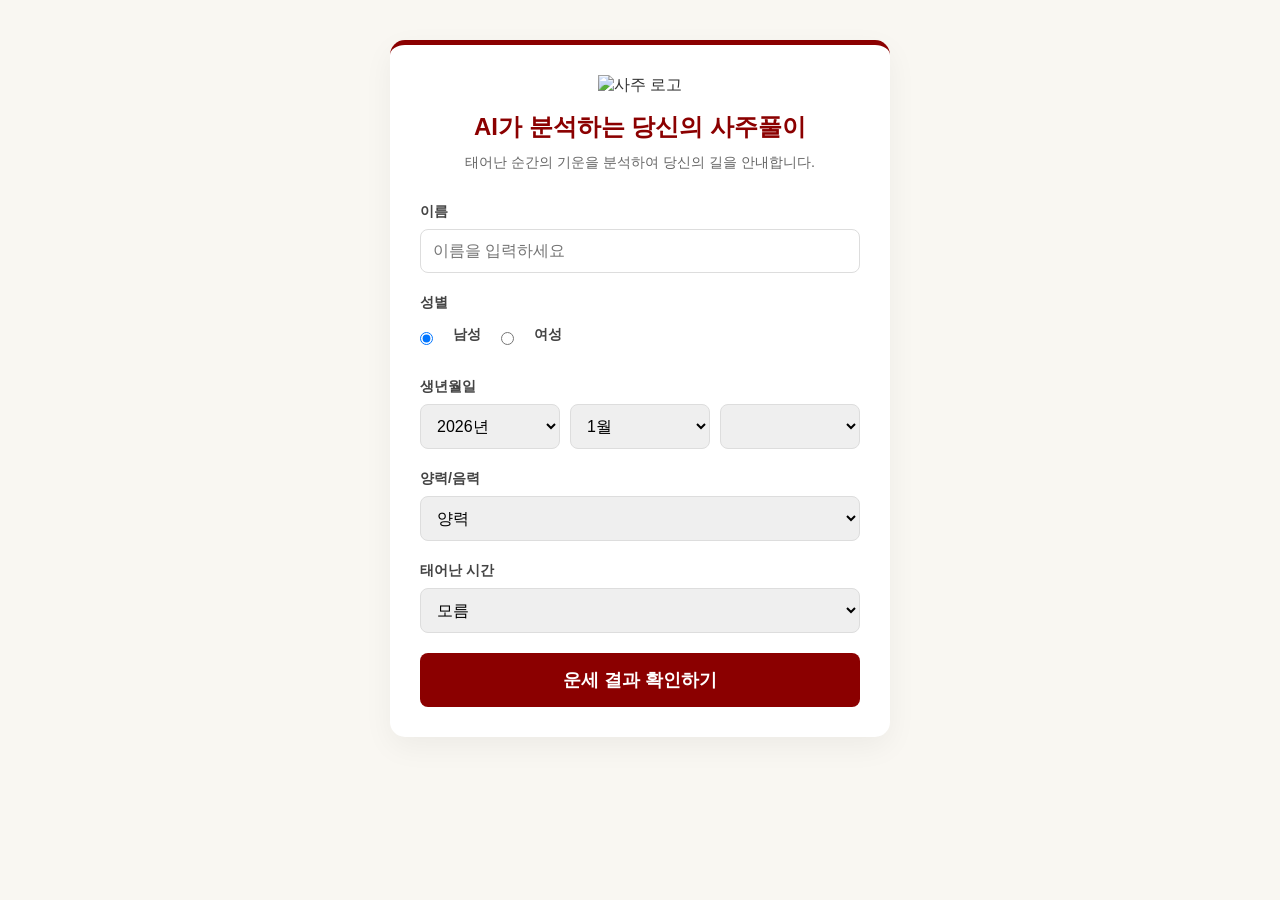
==== index.html @ 3e102b41 "1 1" ====
<!DOCTYPE html>
<html lang="ko">
<head>
    <meta charset="UTF-8">
    <meta name="viewport" content="width=device-width, initial-scale=1.0">
    <title>AI 사주풀이 - 당신의 운명을 확인하세요</title>
    <link rel="stylesheet" href="style.css">
</head>
<body>
    <div class="container">
        <header class="main-header">
            <img src="images/main-logo.png" alt="사주 로고" class="main-image">
            <h1> AI가 분석하는 당신의 사주풀이</h1>
            <p>태어난 순간의 기운을 분석하여 당신의 길을 안내합니다.</p>
        </header>

        <section class="input-section">
            <form id="sajuForm" action="result.html" method="GET">
                <div class="form-group">
                    <label for="name">이름</label>
                    <input type="text" id="name" name="name" placeholder="이름을 입력하세요" required>
                </div>

                <div class="form-group">
                    <label>성별</label>
                    <div class="radio-group">
                        <input type="radio" id="male" name="gender" value="male" checked> <label for="male">남성</label>
                        <input type="radio" id="female" name="gender" value="female"> <label for="female">여성</label>
                    </div>
                </div>

				<div class="form-group">
					<label>생년월일</label>
					<div style="display: flex; gap: 10px;">
						<select id="year" name="year" required></select>
						<select id="month" name="month" required></select>
						<select id="day" name="day" required></select>
					</div>
					<input type="hidden" id="birthdate" name="birthdate">
				</div>

                <div class="form-group">
                    <label for="calendar">양력/음력</label>
                    <select id="calendar" name="calendar">
                        <option value="solar">양력</option>
                        <option value="lunar">음력 (평달)</option>
                        <option value="lunar_leap">음력 (윤달)</option>
                    </select>
                </div>

                <div class="form-group">
                    <label for="birthtime">태어난 시간</label>
                    <select id="birthtime" name="birthtime">
                        <option value="unknown">모름</option>
                        <option value="00">子 (23:30 ~ 01:29)</option>
                        <option value="02">丑 (01:30 ~ 03:29)</option>
                        <option value="22">亥 (21:30 ~ 23:29)</option>
                    </select>
                </div>

                <button type="submit" class="submit-btn">운세 결과 확인하기</button>
            </form>
        </section>
    </div>

    <script>
        // 폼 제출 시 간단한 유효성 검사나 로컬 스토리지 저장을 수행할 수 있습니다.
        document.getElementById('sajuForm').addEventListener('submit', function(e) {
            // 필요 시 데이터 가공 로직 추가
        });
	// 페이지 로드 시 연/월/일 옵션 생성
		window.onload = () => {
			const yearSelect = document.getElementById('year');
			const monthSelect = document.getElementById('month');
			const daySelect = document.getElementById('day');

			// 연도 생성 (1920 ~ 현재)
			const currentYear = new Date().getFullYear();
			for (let i = currentYear; i >= 1920; i--) {
				yearSelect.add(new Option(i + "년", i));
			}

			// 월 생성
			for (let i = 1; i <= 12; i++) {
				monthSelect.add(new Option(i + "월", i.toString().padStart(2, '0')));
			}

			// 일 업데이트 함수 (윤년 계산 포함)
			function updateDays() {
				const year = parseInt(yearSelect.value);
				const month = parseInt(monthSelect.value);
				const lastDay = new Date(year, month, 0).getDate(); // 해당 월의 마지막 날 계산

				// 기존 일 옵션 초기화
				const currentSelectedDay = daySelect.value;
				daySelect.innerHTML = "";

				for (let i = 1; i <= lastDay; i++) {
					const dayValue = i.toString().padStart(2, '0');
					daySelect.add(new Option(i + "일", dayValue));
				}

				// 이전에 선택했던 날짜가 유효하면 유지
				if (currentSelectedDay <= lastDay) {
					daySelect.value = currentSelectedDay;
				}
			}

			// 연도나 월이 바뀌면 일(day) 리스트를 갱신
			yearSelect.addEventListener('change', updateDays);
			monthSelect.addEventListener('change', updateDays);

			// 초기 실행
			updateDays();
		};
    </script>
</body>
</html>
---- style.css ----
/* 기본 초기화 */
* { margin: 0; padding: 0; box-sizing: border-box; }
body {
    font-family: 'Noto Sans KR', sans-serif;
    background-color: #f9f7f2; /* 연한 미색 배경 */
    color: #333;
    display: flex;
    justify-content: center;
    padding: 40px 20px;
}

.container {
    max-width: 500px;
    width: 100%;
    background: #fff;
    padding: 30px;
    border-radius: 15px;
    box-shadow: 0 10px 30px rgba(0,0,0,0.05);
    border-top: 5px solid #8b0000; /* 짙은 붉은색 포인트 */
}

/* 이미지 섹션 */
.main-header { text-align: center; margin-bottom: 30px; }
.main-image {
    width: 120px;
    height: auto;
    margin-bottom: 15px;
    /* 이미지가 없을 경우를 대비해 둥근 배경 처리 가능 */
}
.main-header h1 { font-size: 1.5rem; margin-bottom: 10px; color: #8b0000; }
.main-header p { font-size: 0.9rem; color: #666; }

/* 폼 스타일 */
.form-group { margin-bottom: 20px; }
label { display: block; margin-bottom: 8px; font-weight: bold; font-size: 0.9rem; }
input[type="text"], input[type="date"], select {
    width: 100%;
    padding: 12px;
    border: 1px solid #ddd;
    border-radius: 8px;
    font-size: 1rem;
}
.radio-group { display: flex; gap: 20px; padding: 5px 0; }

/* 버튼 스타일 */
.submit-btn {
    width: 100%;
    padding: 15px;
    background-color: #8b0000;
    color: white;
    border: none;
    border-radius: 8px;
    font-size: 1.1rem;
    font-weight: bold;
    cursor: pointer;
    transition: background 0.3s;
}
.submit-btn:hover { background-color: #a00000; }


.spinner {
    /* 간단한 로딩 애니메이션 */
    border: 4px solid rgba(0, 0, 0, 0.1);
    width: 36px;
    height: 36px;
    border-radius: 50%;
    border-left-color: #8b0000;
    animation: spin 1s linear infinite;
    margin: 20px auto;
}

@keyframes spin {
    0% { transform: rotate(0deg); }
    100% { transform: rotate(360deg); }
}
/* 로딩 텍스트 스타일 */
#loading-text {
    font-size: 1rem;
    color: #8b0000;
    font-weight: 500;
    margin-top: 15px;
    transition: all 0.5s ease-in-out;
    /* 텍스트가 바뀔 때 부드러운 애니메이션 효과 */
    animation: pulse 2s infinite;
}

@keyframes pulse {
    0% { opacity: 0.6; }
    50% { opacity: 1; }
    100% { opacity: 0.6; }
}

.loading-box {
    text-align: center;
    padding: 50px 0;
}

.analysis-text {
    background-color: #ffffff;
    padding: 25px;
    border-radius: 12px;
    line-height: 1.8;      /* 줄 간격을 넓게 해서 가독성 확보 */
    white-space: pre-wrap; /* GPT가 보낸 엔터(줄바꿈)를 화면에 그대로 반영 */
    word-break: break-all;
    border: 1px solid #e0dcd0;
    box-shadow: inset 0 2px 4px rgba(0,0,0,0.02);
    font-size: 1.05rem;
    color: #333;
}

/* GPT가 제목으로 쓰는 부분(### 등)이 있다면 눈에 띄게 */
.analysis-text b, .analysis-text strong {
    color: #8b0000;
    font-weight: 700;
}
.birthdate-group {
    display: flex;
    gap: 8px; /* 박스 사이 간격 */
    margin-top: 8px;
}

/* 개별 셀렉트 박스 공통 스타일 */
.birthdate-group select {
    flex: 1; /* 3개의 박스가 동일한 너비를 가짐 */
    padding: 12px 8px;
    border: 1px solid #ddd;
    border-radius: 8px;
    background-color: #fff;
    font-size: 1rem;
    color: #333;
    appearance: none; /* 브라우저 기본 화살표 제거 (커스텀 화살표 가능) */
    background-image: url("data:image/svg+xml,%3Csvg xmlns='http://www.w3.org/2000/svg' width='12' height='12' viewBox='0 0 24 24' fill='none' stroke='%23888' stroke-width='2' stroke-linecap='round' stroke-linejoin='round'%3E%3Cpath d='M6 9l6 6 6-6'/%3E%3C/svg%3E");
    background-repeat: no-repeat;
    background-position: right 10px center;
    cursor: pointer;
    transition: border-color 0.3s ease;
}

/* 포커스 되었을 때 효과 */
.birthdate-group select:focus {
    border-color: #8b0000; /* 사주 컨셉에 맞춘 포인트 컬러 */
    outline: none;
    box-shadow: 0 0 0 2px rgba(139, 0, 0, 0.1);
}

/* 라벨 스타일 */
label {
    display: block;
    font-weight: bold;
    margin-bottom: 8px;
    color: #444;
}
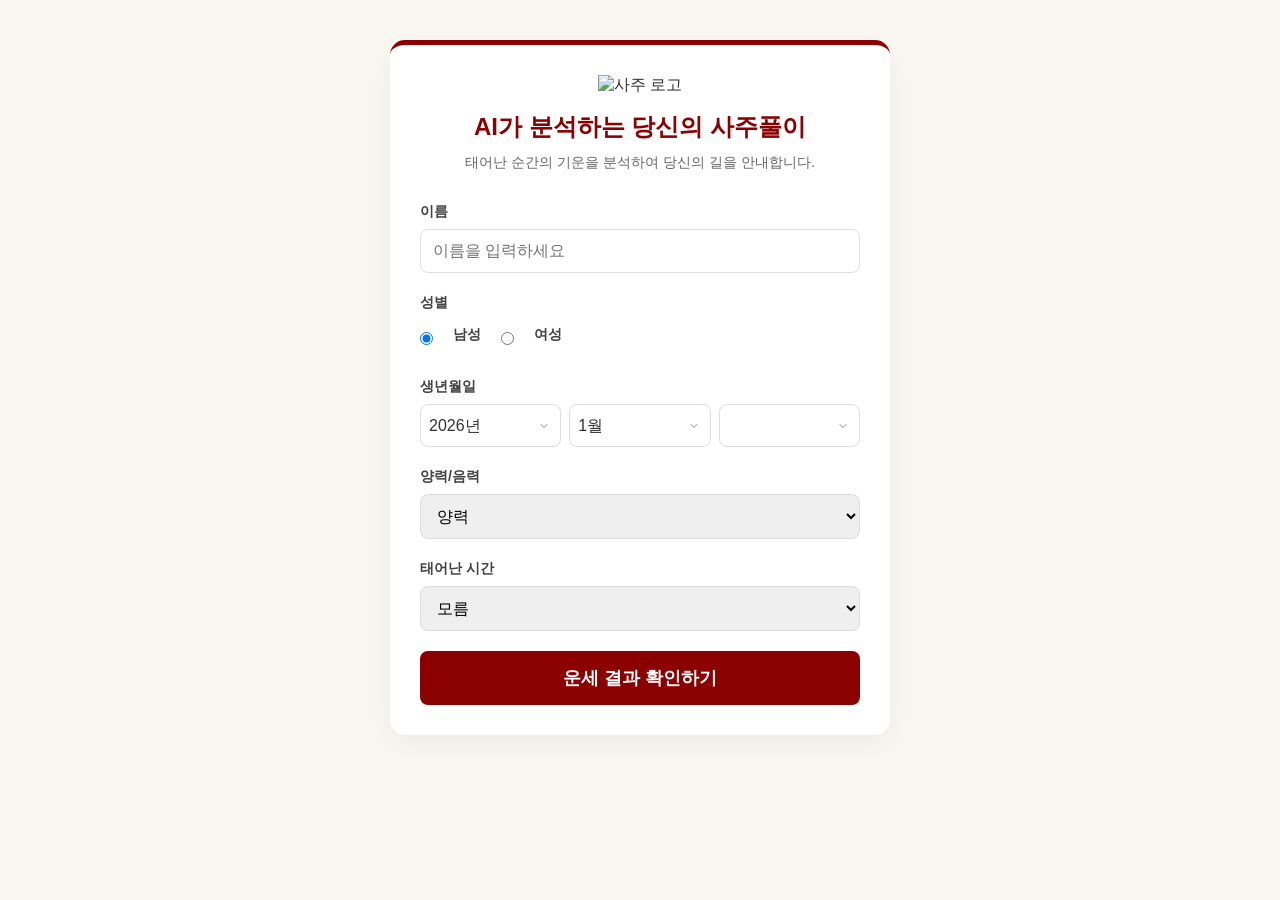
==== commit c4f0dac7: "1 1" ====
--- a/index.html
+++ b/index.html
@@ -31,7 +31,7 @@
 
 				<div class="form-group">
 					<label>생년월일</label>
-					<div style="display: flex; gap: 10px;">
+					<div class="birthdate-group">
 						<select id="year" name="year" required></select>
 						<select id="month" name="month" required></select>
 						<select id="day" name="day" required></select>
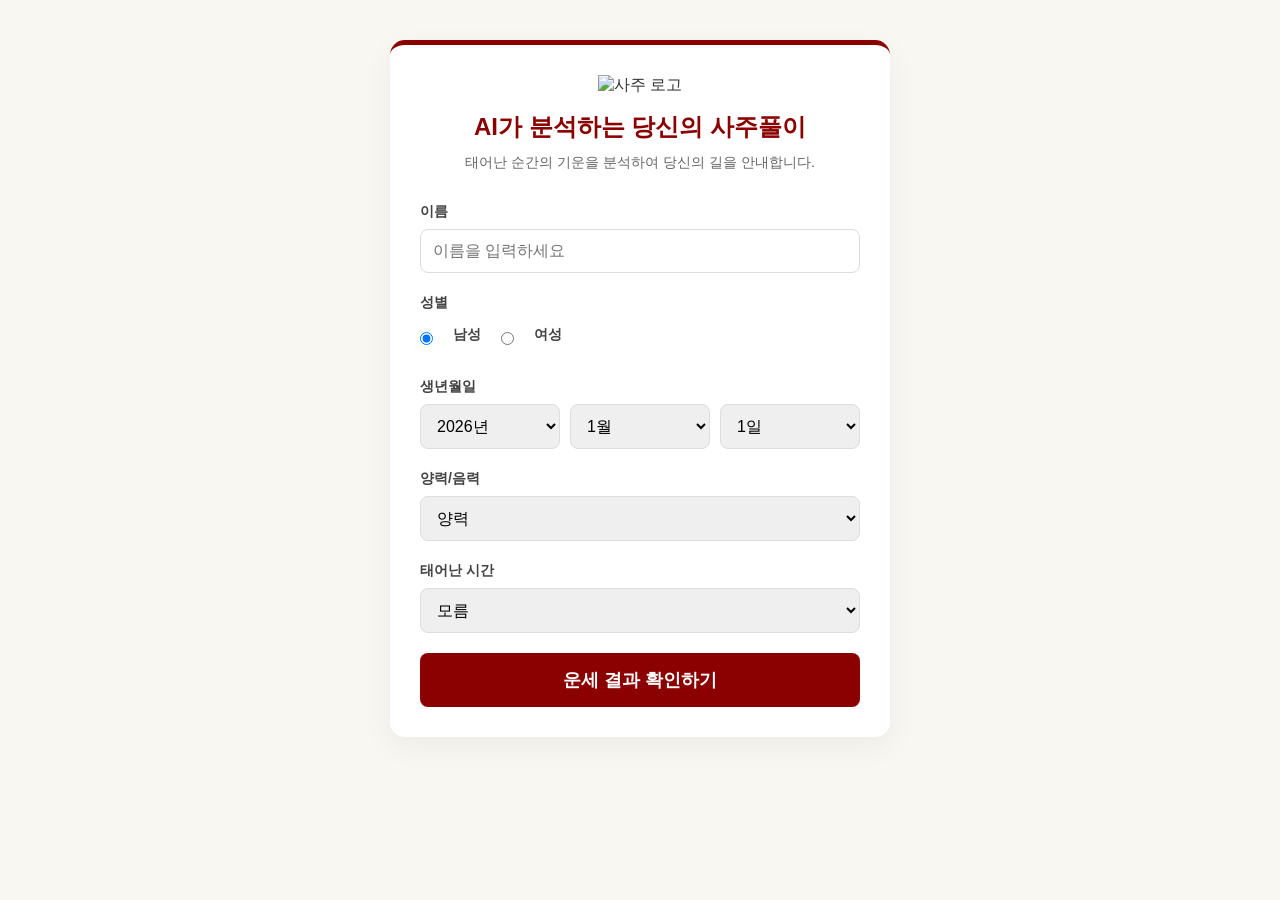
==== commit eb16bc0b: "1 1" ====
--- a/index.html
+++ b/index.html
@@ -31,14 +31,14 @@
 
 				<div class="form-group">
 					<label>생년월일</label>
-					<div class="birthdate-group">
+					<div style="display: flex; gap: 10px;">
 						<select id="year" name="year" required></select>
 						<select id="month" name="month" required></select>
 						<select id="day" name="day" required></select>
 					</div>
 					<input type="hidden" id="birthdate" name="birthdate">
 				</div>
-
+				
                 <div class="form-group">
                     <label for="calendar">양력/음력</label>
                     <select id="calendar" name="calendar">
@@ -85,33 +85,18 @@
 				monthSelect.add(new Option(i + "월", i.toString().padStart(2, '0')));
 			}
 
-			// 일 업데이트 함수 (윤년 계산 포함)
-			function updateDays() {
-				const year = parseInt(yearSelect.value);
-				const month = parseInt(monthSelect.value);
-				const lastDay = new Date(year, month, 0).getDate(); // 해당 월의 마지막 날 계산
+			// 일 생성 (기본 31일)
+			for (let i = 1; i <= 31; i++) {
+				daySelect.add(new Option(i + "일", i.toString().padStart(2, '0')));
+			}
+		};
 
-				// 기존 일 옵션 초기화
-				const currentSelectedDay = daySelect.value;
-				daySelect.innerHTML = "";
-
-				for (let i = 1; i <= lastDay; i++) {
-					const dayValue = i.toString().padStart(2, '0');
-					daySelect.add(new Option(i + "일", dayValue));
-				}
-
-				// 이전에 선택했던 날짜가 유효하면 유지
-				if (currentSelectedDay <= lastDay) {
-					daySelect.value = currentSelectedDay;
-				}
-			}
-
-			// 연도나 월이 바뀌면 일(day) 리스트를 갱신
-			yearSelect.addEventListener('change', updateDays);
-			monthSelect.addEventListener('change', updateDays);
-
-			// 초기 실행
-			updateDays();
+		// 폼 제출 시 hidden input에 YYYY-MM-DD 형식으로 결합
+		document.querySelector('form').onsubmit = function() {
+			const y = document.getElementById('year').value;
+			const m = document.getElementById('month').value;
+			const d = document.getElementById('day').value;
+			document.getElementById('birthdate').value = `${y}-${m}-${d}`;
 		};
     </script>
 </body>
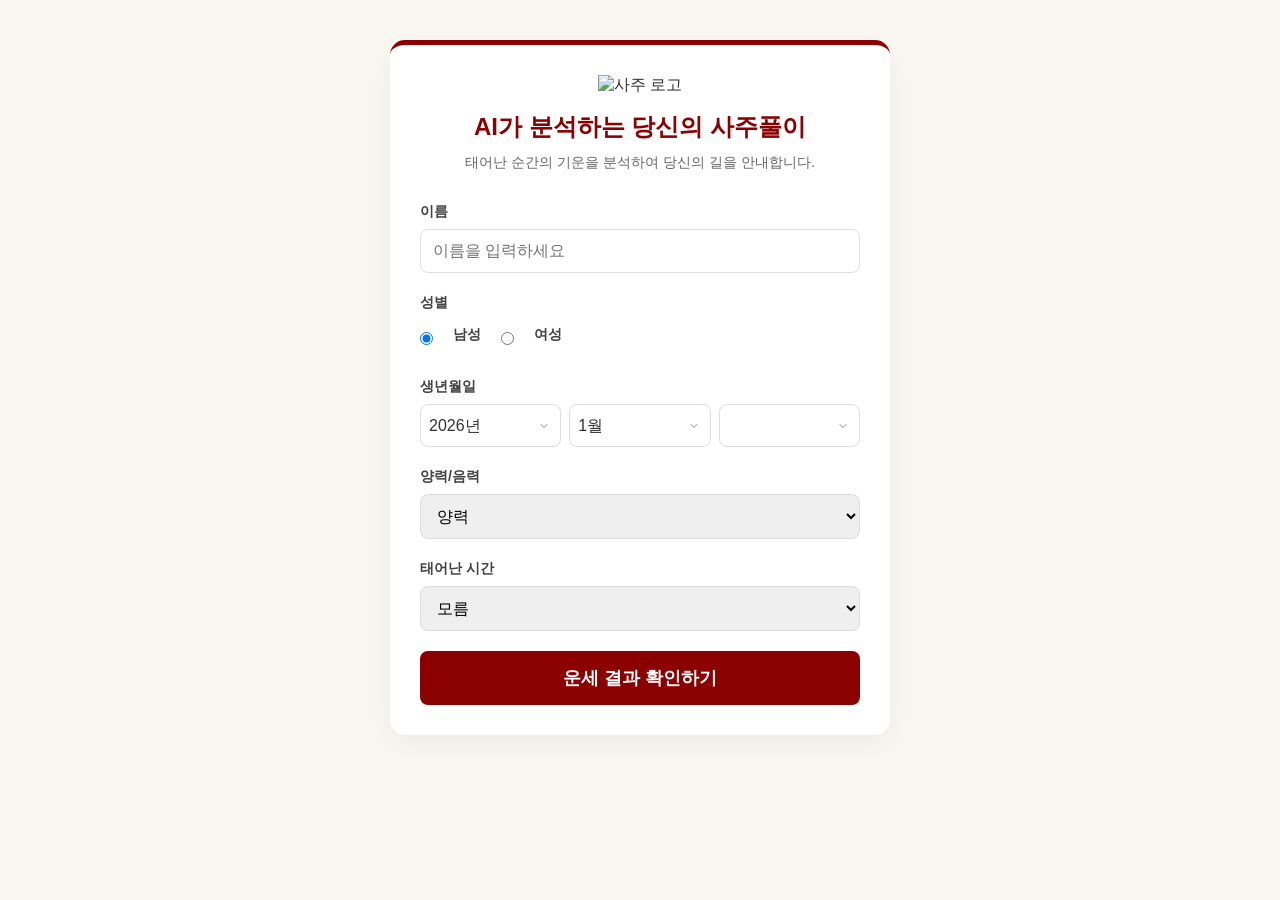
==== commit 2bad922e: "1 1" ====
--- a/index.html
+++ b/index.html
@@ -31,7 +31,7 @@
 
 				<div class="form-group">
 					<label>생년월일</label>
-					<div style="display: flex; gap: 10px;">
+					<div class="birthdate-group">
 						<select id="year" name="year" required></select>
 						<select id="month" name="month" required></select>
 						<select id="day" name="day" required></select>
@@ -85,10 +85,33 @@
 				monthSelect.add(new Option(i + "월", i.toString().padStart(2, '0')));
 			}
 
-			// 일 생성 (기본 31일)
-			for (let i = 1; i <= 31; i++) {
-				daySelect.add(new Option(i + "일", i.toString().padStart(2, '0')));
+			// 일 업데이트 함수 (윤년 계산 포함)
+			function updateDays() {
+				const year = parseInt(yearSelect.value);
+				const month = parseInt(monthSelect.value);
+				const lastDay = new Date(year, month, 0).getDate(); // 해당 월의 마지막 날 계산
+
+				// 기존 일 옵션 초기화
+				const currentSelectedDay = daySelect.value;
+				daySelect.innerHTML = "";
+
+				for (let i = 1; i <= lastDay; i++) {
+					const dayValue = i.toString().padStart(2, '0');
+					daySelect.add(new Option(i + "일", dayValue));
+				}
+
+				// 이전에 선택했던 날짜가 유효하면 유지
+				if (currentSelectedDay <= lastDay) {
+					daySelect.value = currentSelectedDay;
+				}
 			}
+
+			// 연도나 월이 바뀌면 일(day) 리스트를 갱신
+			yearSelect.addEventListener('change', updateDays);
+			monthSelect.addEventListener('change', updateDays);
+
+			// 초기 실행
+			updateDays();
 		};
 
 		// 폼 제출 시 hidden input에 YYYY-MM-DD 형식으로 결합
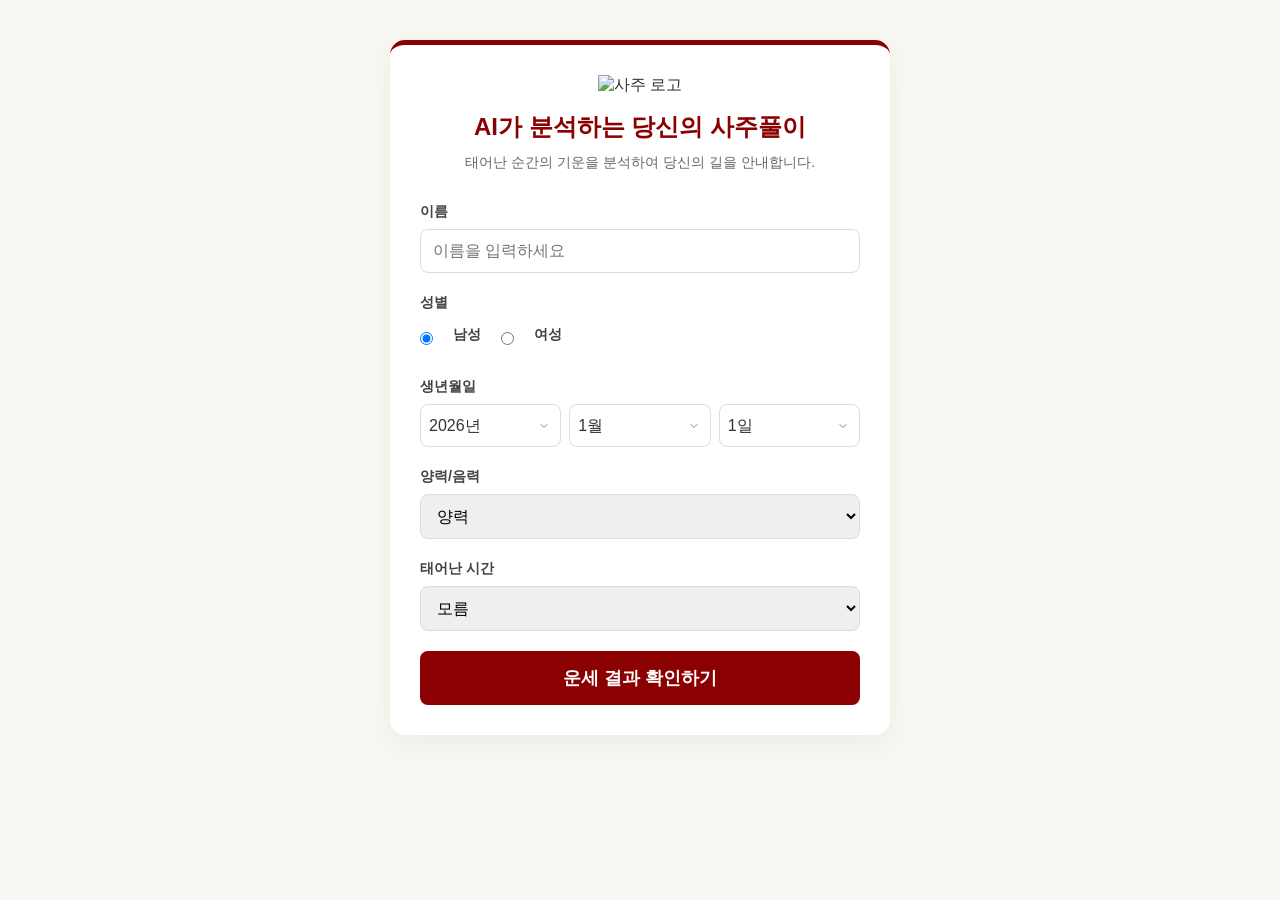
==== commit 09ce5022: "1 1" ====
--- a/index.html
+++ b/index.html
@@ -112,6 +112,7 @@
 
 			// 초기 실행
 			updateDays();
+			daySelect.value = "01"
 		};
 
 		// 폼 제출 시 hidden input에 YYYY-MM-DD 형식으로 결합
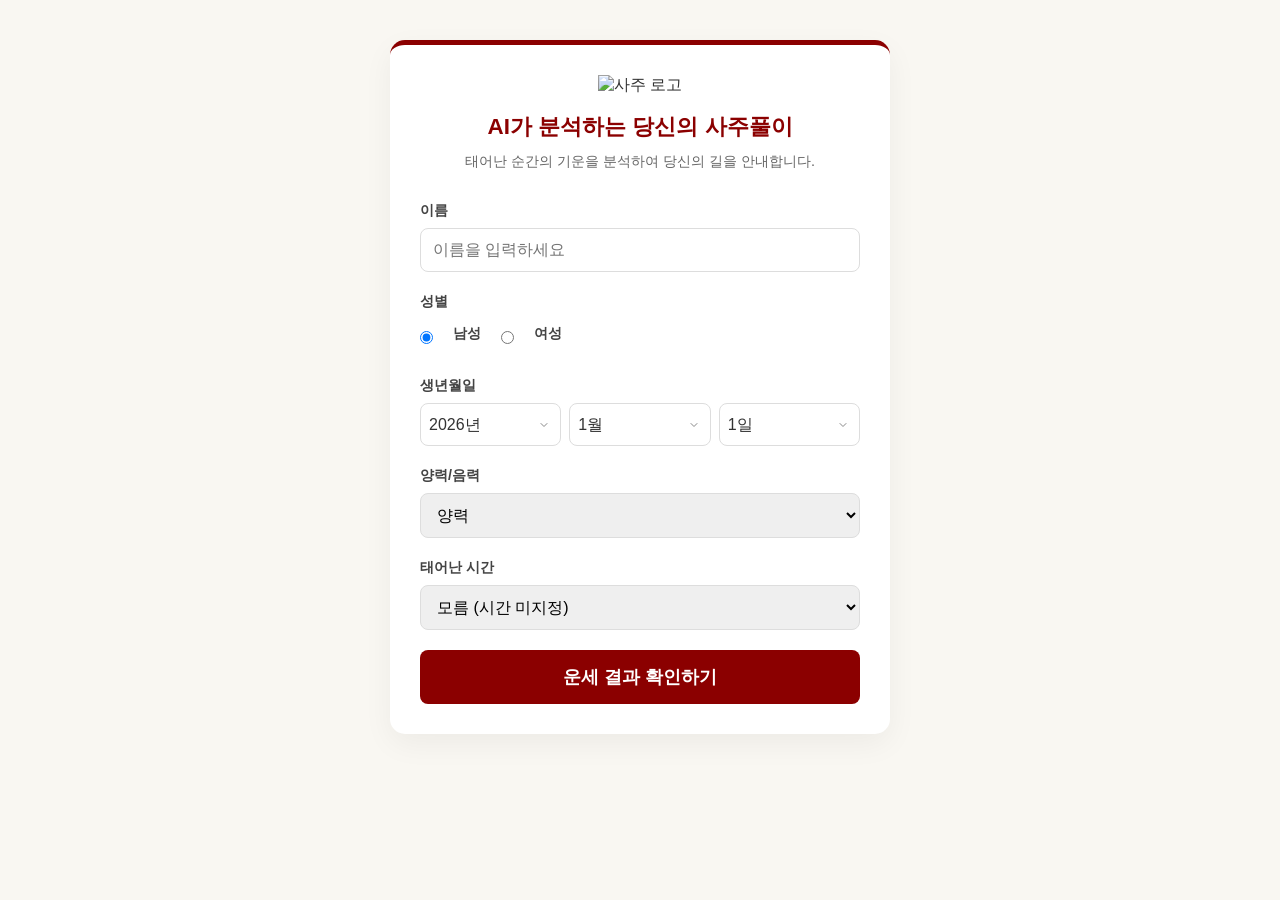
==== commit 57df77ef: "2 2" ====
--- a/index.html
+++ b/index.html
@@ -51,10 +51,19 @@
                 <div class="form-group">
                     <label for="birthtime">태어난 시간</label>
                     <select id="birthtime" name="birthtime">
-                        <option value="unknown">모름</option>
-                        <option value="00">子 (23:30 ~ 01:29)</option>
-                        <option value="02">丑 (01:30 ~ 03:29)</option>
-                        <option value="22">亥 (21:30 ~ 23:29)</option>
+						<option value="unknown">모름 (시간 미지정)</option>
+						<option value="00">子 (자시: 23:30 ~ 01:29)</option>
+						<option value="02">丑 (축시: 01:30 ~ 03:29)</option>
+						<option value="04">寅 (인시: 03:30 ~ 05:29)</option>
+						<option value="06">卯 (묘시: 05:30 ~ 07:29)</option>
+						<option value="08">辰 (진시: 07:30 ~ 09:29)</option>
+						<option value="10">巳 (사시: 09:30 ~ 11:29)</option>
+						<option value="12">午 (오시: 11:30 ~ 13:29)</option>
+						<option value="14">未 (미시: 13:30 ~ 15:29)</option>
+						<option value="16">申 (신시: 15:30 ~ 17:29)</option>
+						<option value="18">酉 (유시: 17:30 ~ 19:29)</option>
+						<option value="20">戌 (술시: 19:30 ~ 21:29)</option>
+						<option value="22">亥 (해시: 21:30 ~ 23:29)</option>
                     </select>
                 </div>
 
--- a/style.css
+++ b/style.css
@@ -27,7 +27,7 @@
     margin-bottom: 15px;
     /* 이미지가 없을 경우를 대비해 둥근 배경 처리 가능 */
 }
-.main-header h1 { font-size: 1.5rem; margin-bottom: 10px; color: #8b0000; }
+.main-header h1 { font-size: 1.4rem; margin-bottom: 10px; color: #8b0000; }
 .main-header p { font-size: 0.9rem; color: #666; }
 
 /* 폼 스타일 */
@@ -149,4 +149,48 @@
     font-weight: bold;
     margin-bottom: 8px;
     color: #444;
+}
+/* 마크다운 결과물 상세 스타일링 */
+.analysis-text h1, .analysis-text h2, .analysis-text h3 {
+    color: #8b0000; /* 깊은 붉은색으로 강조 */
+    margin-top: 25px;
+    margin-bottom: 12px;
+    padding-bottom: 5px;
+    border-bottom: 2px solid #f0e6e6; /* 제목 아래 은은한 선 */
+}
+
+.analysis-text h3 {
+    font-size: 1.3rem;
+    display: flex;
+    align-items: center;
+}
+
+/* 제목 앞에 작은 심볼 추가 (선택 사항) */
+.analysis-text h3::before {
+    content: "•";
+    margin-right: 8px;
+    color: #ccaa44; /* 금색 포인트 */
+}
+
+.analysis-text strong {
+    color: #222;
+    background: linear-gradient(to top, #ffe6e6 40%, transparent 40%); /* 형광펜 효과 */
+    padding: 0 2px;
+    font-weight: 700;
+}
+
+.analysis-text p {
+    margin-bottom: 15px;
+    color: #444;
+    word-break: keep-all; /* 단어 단위 줄바꿈으로 깔끔하게 */
+}
+
+/* 리스트 스타일 (만약 GPT가 목록을 쓴다면) */
+.analysis-text ul, .analysis-text ol {
+    padding-left: 20px;
+    margin-bottom: 15px;
+}
+
+.analysis-text li {
+    margin-bottom: 8px;
 }
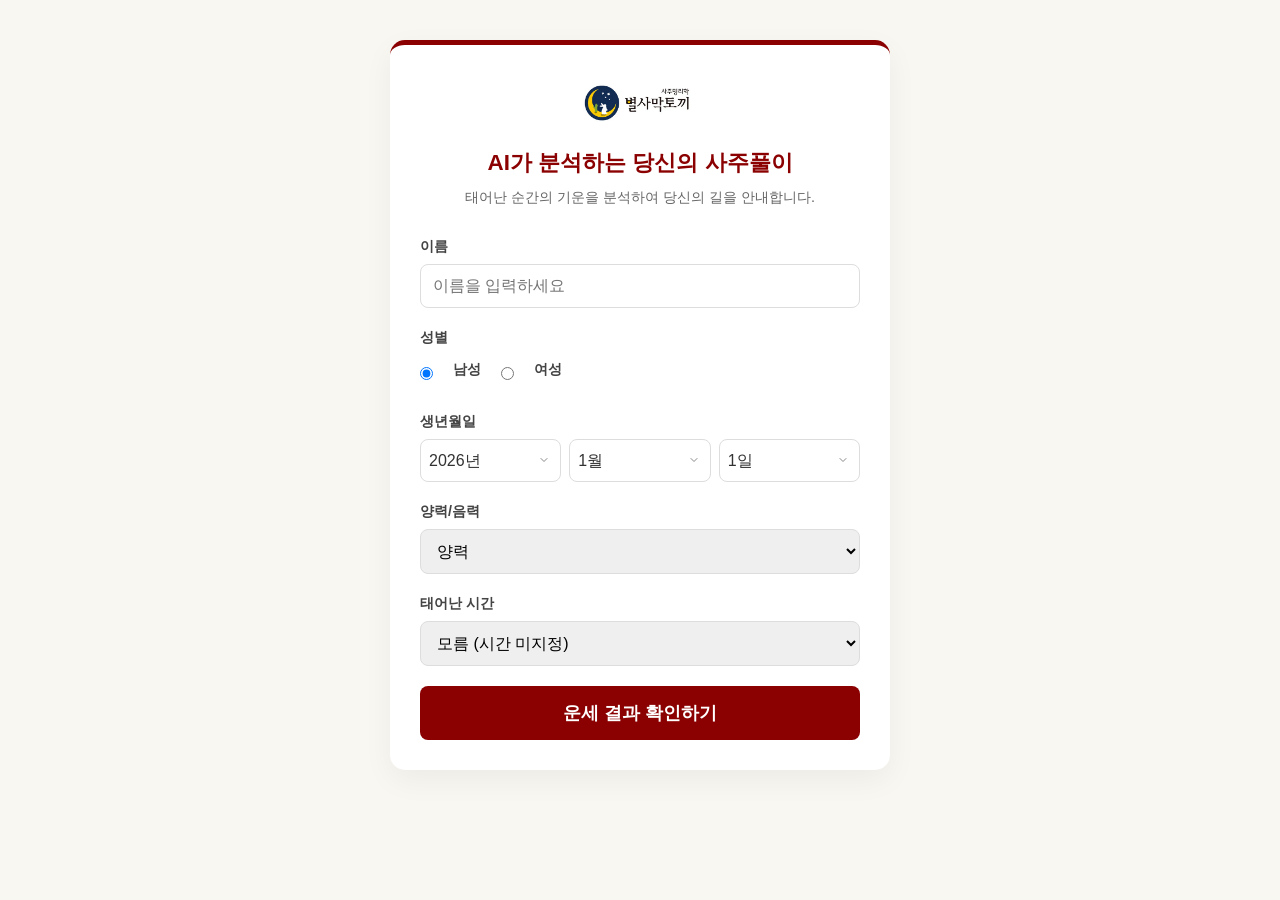
==== commit 67c802b6: "2 2" ====
--- a/index.html
+++ b/index.html
@@ -9,7 +9,7 @@
 <body>
     <div class="container">
         <header class="main-header">
-            <img src="images/main-logo.png" alt="사주 로고" class="main-image">
+            <img src="image/main-logo.png" alt="사주 로고" class="main-image">
             <h1> AI가 분석하는 당신의 사주풀이</h1>
             <p>태어난 순간의 기운을 분석하여 당신의 길을 안내합니다.</p>
         </header>
